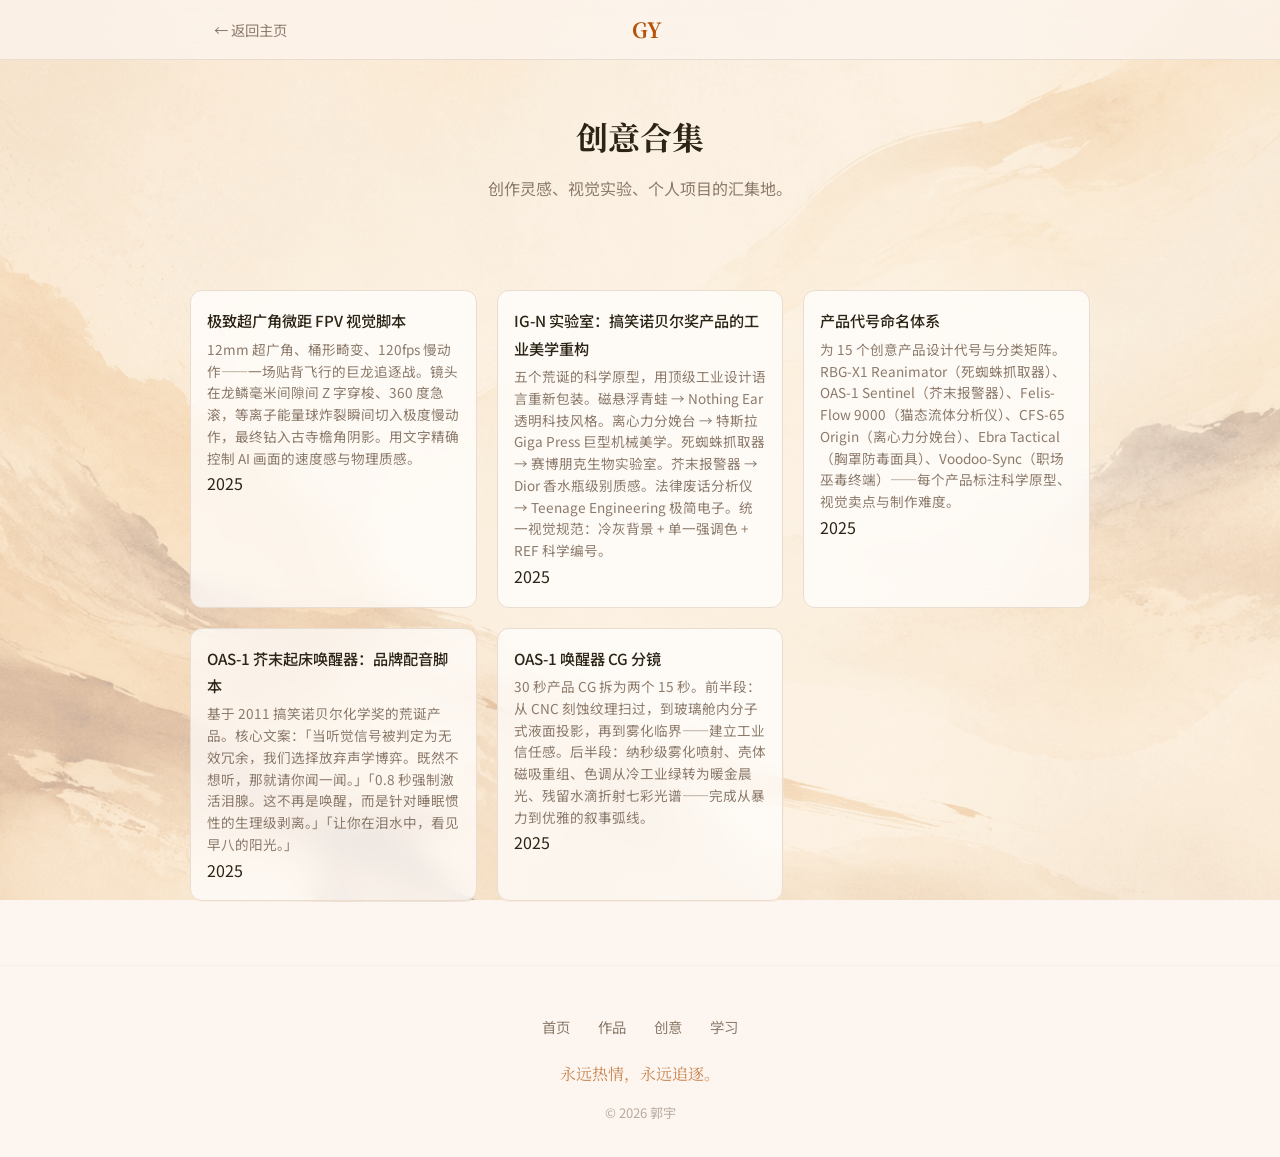
==== creative.html @ 3dc0f101 "fix: proper text paragraph rendering for creative and learning pages - Added nl2p() function convert" ====
<!DOCTYPE html>
<html lang="zh-CN">
<head>
  <meta charset="UTF-8">
  <meta name="viewport" content="width=device-width, initial-scale=1.0">
  <link rel="icon" type="image/png" href="images/favicon.png">
  <title>创意合集 · 郭宇</title>
  <meta name="description" content="创作灵感、视觉实验、个人项目的汇集地。">
  <meta property="og:title" content="创意合集 · 郭宇">
  <meta property="og:description" content="创作灵感、视觉实验、个人项目的汇集地。">
  <meta property="og:type" content="website">
  <meta property="og:locale" content="zh_CN">
  <link href="https://fonts.googleapis.com/css2?family=Noto+Sans+SC:wght@300;400;500;700&family=Noto+Serif+SC:wght@400;600;700&family=Inter:wght@300;400;500&display=swap" rel="stylesheet">
  <link rel="stylesheet" href="css/style.css?v=30">
</head>
<body class="sub-page">

  <nav id="navbar">
    <div class="nav-inner">
      <a class="nav-back" href="index.html">← 返回主页</a>
      <span class="nav-logo">GY</span>
      <span class="nav-spacer"></span>
    </div>
  </nav>

  <section class="section sub-hero">
    <div class="container">
      <h1 class="sub-title reveal">创意合集</h1>
      <p class="sub-desc reveal">创作灵感、视觉实验、个人项目的汇集地。</p>
    </div>
  </section>

  <section class="section">
    <div class="container">
      <div class="creative-grid" id="creative-grid">
        <p style="color:var(--text-secondary);grid-column:1/-1;">创意内容即将上线...</p>
      </div>
    </div>
  </section>

  <footer>
    <div class="footer-inner">
      <div class="footer-links">
        <a href="index.html">首页</a>
        <a href="works.html">作品</a>
        <a href="creative.html">创意</a>
        <a href="learning.html">学习</a>
      </div>
      <p class="footer-tagline">永远热情，永远追逐。</p>
      <p class="footer-copy">&copy; 2026 郭宇</p>
    </div>
  </footer>

  <button id="back-to-top" aria-label="回到顶部">↑</button>
  <script src="js/main.js?v=30"></script>
  <script>
    (function() {
      fetch('data/creative.json')
        .then(function(res) { return res.json(); })
        .then(function(items) {
          var grid = document.getElementById('creative-grid');
          if (!grid || !items || items.length === 0) return;
          grid.innerHTML = items.map(function(item) {
            return '<div class="creative-card reveal">' +
              (item.image ? '<img src="' + esc(item.image) + '" alt="' + esc(item.title) + '" loading="lazy">' : '') +
              '<div class="creative-card-body">' +
              '<h4>' + esc(item.title) + '</h4>' +
              '<div class="creative-desc">' + nl2p(item.description) + '</div>' +
              (item.date ? '<div class="date">' + esc(item.date) + '</div>' : '') +
              '</div></div>';
          }).join('');

          // Observe newly added reveal elements
          var newCards = grid.querySelectorAll('.reveal');
          for (var i = 0; i < newCards.length; i++) {
            window.__observeReveal && window.__observeReveal(newCards[i]);
          }
        })
        .catch(function(err) { console.error(err); });

      function esc(s) {
        var d = document.createElement('div');
        d.appendChild(document.createTextNode(s));
        return d.innerHTML;
      }
      function nl2p(s) {
        return s.split('\n\n').map(function(p) {
          return '<p>' + esc(p.trim()) + '</p>';
        }).join('');
      }
    })();
  </script>

</body>
</html>
---- css/style.css ----
:root {
  --bg: #FDF6F0;
  --bg-alt: #F5EDE3;
  --card-bg: rgba(255, 255, 255, 0.7);
  --card-border: #E8DDD0;
  --text: #2C2416;
  --text-secondary: #8C7A6B;
  --accent: #B45309;
  --divider: #F5F0E8;
  --glass-blur: blur(12px);
  --font-serif: 'Noto Serif SC', Georgia, serif;
  --font-sans: 'Noto Sans SC', 'Inter', sans-serif;
  --max-width: 900px;
  --nav-height: 60px;
}

*, *::before, *::after {
  margin: 0;
  padding: 0;
  box-sizing: border-box;
}

html {
  scroll-behavior: smooth;
  font-size: 16px;
}

body {
  font-family: var(--font-sans);
  background: var(--bg);
  color: var(--text);
  line-height: 1.8;
  -webkit-font-smoothing: antialiased;
  position: relative;
}

/* Full-page fixed background image */
body::before {
  content: '';
  position: fixed;
  inset: 0;
  background: url('../images/hero-bg.png') center/cover no-repeat;
  z-index: -1;
  opacity: 0.35;
}

#navbar {
  position: fixed;
  top: 0;
  left: 0;
  right: 0;
  height: var(--nav-height);
  background: rgba(253, 246, 240, 0.7);
  backdrop-filter: var(--glass-blur);
  border-bottom: 1px solid var(--card-border);
  z-index: 100;
}

.nav-inner {
  max-width: var(--max-width);
  margin: 0 auto;
  display: flex;
  justify-content: space-between;
  align-items: center;
  height: 100%;
  padding: 0 24px;
}

.nav-logo {
  font-family: var(--font-serif);
  font-weight: 700;
  font-size: 1.3rem;
  color: var(--accent);
}

.nav-links {
  display: flex;
  gap: 24px;
}

.nav-links a {
  text-decoration: none;
  color: var(--text-secondary);
  font-size: 0.9rem;
  font-weight: 400;
  transition: color 0.2s;
}

.nav-links a:hover {
  color: var(--accent);
}

@media (max-width: 640px) {
  .nav-links {
    gap: 12px;
  }
  .nav-links a {
    font-size: 0.78rem;
  }
}

#hero {
  position: relative;
  min-height: 100vh;
  display: flex;
  align-items: center;
  justify-content: center;
  text-align: center;
  overflow: hidden;
}

.hero-bg {
  position: absolute;
  inset: 0;
  background:
    radial-gradient(ellipse 600px 400px at 50% 30%, rgba(180, 83, 9, 0.04) 0%, transparent 60%),
    radial-gradient(ellipse at 20% 80%, rgba(180, 83, 9, 0.04) 0%, transparent 50%),
    radial-gradient(ellipse at 80% 20%, rgba(140, 122, 107, 0.03) 0%, transparent 50%);
  z-index: 0;
}

.hero-bg::before {
  content: '';
  position: absolute;
  inset: 0;
  background-image:
    radial-gradient(circle at 15% 85%, rgba(180, 83, 9, 0.04) 1px, transparent 1px),
    radial-gradient(circle at 85% 15%, rgba(140, 122, 107, 0.03) 1px, transparent 1px);
  background-size: 60px 60px, 40px 40px;
  opacity: 0.4;
}

/* Decorative ring behind hero text */
.hero-bg::after {
  content: '';
  position: absolute;
  top: 50%;
  left: 50%;
  transform: translate(-50%, -50%);
  width: 340px;
  height: 340px;
  border: 1px solid rgba(180, 83, 9, 0.08);
  border-radius: 50%;
  pointer-events: none;
}

.hero-content {
  position: relative;
  z-index: 1;
  padding: 120px 24px 60px;
}

.hero-ornament {
  width: 56px;
  height: 56px;
  border-radius: 50%;
  border: 2px solid rgba(180, 83, 9, 0.2);
  margin: 0 auto 24px;
  position: relative;
}
.hero-ornament::after {
  content: '';
  position: absolute;
  top: 50%;
  left: 50%;
  transform: translate(-50%, -50%);
  width: 8px;
  height: 8px;
  background: var(--accent);
  border-radius: 50%;
  opacity: 0.5;
}

.hero-name {
  font-family: var(--font-serif);
  font-size: 2.8rem;
  font-weight: 700;
  color: var(--text);
  letter-spacing: 0.05em;
  margin-bottom: 8px;
}

.hero-tagline {
  font-family: var(--font-serif);
  font-size: 1.3rem;
  color: var(--accent);
  margin-bottom: 6px;
}

/* Typewriter cursor */
.hero-tagline.typing::after {
  content: '|';
  animation: blink 0.8s step-end infinite;
  color: var(--accent);
  opacity: 0.6;
}

.hero-tagline.typed::after {
  content: '|';
  color: var(--accent);
  opacity: 0;
  transition: opacity 0.5s;
}

@keyframes blink {
  0%, 100% { opacity: 0.6; }
  50% { opacity: 0; }
}

.hero-meta {
  font-size: 0.9rem;
  color: var(--text-secondary);
  margin-bottom: 12px;
  letter-spacing: 0.04em;
}

.hero-subtitle {
  font-size: 1rem;
  color: var(--text-secondary);
  max-width: 480px;
  margin: 0 auto;
  line-height: 1.8;
}

.hero-skills {
  display: grid;
  grid-template-columns: repeat(3, 1fr);
  gap: 10px;
  margin-top: 28px;
  max-width: 480px;
  margin-left: auto;
  margin-right: auto;
}

.hero-skill-tag {
  display: flex;
  align-items: center;
  justify-content: center;
  gap: 5px;
  padding: 10px 8px;
  background: rgba(255,255,255,0.6);
  backdrop-filter: blur(4px);
  border: 1px solid var(--card-border);
  border-radius: 10px;
  font-size: 0.85rem;
  color: var(--text);
  transition: all 0.25s;
  white-space: nowrap;
}

.hero-skill-tag:hover {
  background: rgba(255,255,255,0.9);
  border-color: var(--accent);
  transform: translateY(-1px);
  box-shadow: 0 4px 16px rgba(0,0,0,0.05);
}

@media (max-width: 480px) {
  .hero-skills {
    grid-template-columns: repeat(2, 1fr);
    max-width: 320px;
  }
  .hero-skill-tag {
    font-size: 0.78rem;
    padding: 8px 6px;
  }
}

.hero-scroll-hint {
  margin-top: 40px;
  display: flex;
  flex-direction: column;
  align-items: center;
  gap: 6px;
  opacity: 0.4;
}

.hero-scroll-hint span {
  display: block;
  width: 1px;
  height: 28px;
  background: var(--accent);
  border-radius: 1px;
  animation: scrollLine 2.5s ease-in-out infinite;
}

.hero-scroll-hint::after {
  content: '';
  display: block;
  width: 7px;
  height: 7px;
  border-right: 2px solid var(--accent);
  border-bottom: 2px solid var(--accent);
  transform: rotate(45deg);
  animation: scrollChevron 2.5s ease-in-out infinite;
}

@keyframes scrollLine {
  0%, 100% { height: 28px; opacity: 0.6; }
  50% { height: 14px; opacity: 1; }
}

@keyframes scrollChevron {
  0%, 100% { opacity: 0.6; transform: rotate(45deg) translateY(0); }
  50% { opacity: 1; transform: rotate(45deg) translateY(3px); }
}

/* ============================================
   Shared Section & Card Styles
   ============================================ */

.section {
  padding: 64px 24px;
}

/* Card background image layer */
.entry-bg {
  position: absolute;
  inset: 0;
  background-size: cover;
  background-position: center;
  border-radius: 14px;
  z-index: 0;
  pointer-events: none;
}

.entry-bg::after {
  content: '';
  position: absolute;
  inset: 0;
  background: rgba(253, 246, 240, 0.35);
  border-radius: inherit;
}

.entry-visual,
.entry-body,
.entry-accent-bar {
  position: relative;
  z-index: 1;
}

.entry-row {
  display: grid;
  grid-template-columns: 1fr 1fr;
  gap: 20px;
}

.container {
  max-width: var(--max-width);
  margin: 0 auto;
}

.section-title {
  font-family: var(--font-serif);
  font-size: 1.6rem;
  font-weight: 600;
  color: var(--text);
  margin-bottom: 28px;
  position: relative;
  display: inline-block;
}

.section-title::after {
  content: '';
  position: absolute;
  bottom: -6px;
  left: 0;
  width: 32px;
  height: 2.5px;
  background: var(--accent);
  border-radius: 2px;
}

.card {
  background: var(--card-bg);
  backdrop-filter: var(--glass-blur);
  border: 1px solid var(--card-border);
  border-radius: 12px;
  padding: 24px;
  transition: transform 0.2s, box-shadow 0.2s;
}

.card:hover {
  transform: translateY(-2px);
  box-shadow: 0 8px 30px rgba(0,0,0,0.06);
}

/* ============================================
   About & Education
   ============================================ */

.about-content {
  max-width: 640px;
}

.about-content p {
  font-size: 1.05rem;
  color: var(--text);
  line-height: 2;
}

/* Education badge inside about section */
.about-edu {
  display: inline-flex;
  align-items: center;
  gap: 14px;
  margin-top: 28px;
  padding: 16px 24px;
  backdrop-filter: blur(8px);
  border: 1px solid rgba(180,83,9,0.15);
  border-left: 3px solid var(--accent);
  border-radius: 12px;
  box-shadow: 0 2px 16px rgba(0,0,0,0.03);
  transition: all 0.3s;
  position: relative;
  overflow: hidden;
}

.about-edu:hover {
  border-color: rgba(180,83,9,0.3);
  box-shadow: 0 4px 24px rgba(0,0,0,0.05);
  transform: translateY(-1px);
}

.about-edu-badge,
.about-edu-text {
  position: relative;
  z-index: 1;
}

.about-edu-badge {
  width: 44px;
  height: 44px;
  display: flex;
  align-items: center;
  justify-content: center;
  background: linear-gradient(135deg, rgba(180,83,9,0.12), rgba(180,83,9,0.06));
  border: 1px solid rgba(180,83,9,0.15);
  border-radius: 10px;
  flex-shrink: 0;
}

/* CSS graduation cap icon */
.icon-graduation {
  width: 20px;
  height: 14px;
  position: relative;
}

.icon-graduation::before {
  content: '';
  position: absolute;
  top: 0;
  left: 50%;
  transform: translateX(-50%);
  width: 14px;
  height: 10px;
  border: 2px solid var(--accent);
  border-radius: 3px 3px 0 0;
  border-bottom: none;
}

.icon-graduation::after {
  content: '';
  position: absolute;
  bottom: 0;
  left: 50%;
  transform: translateX(-50%);
  width: 18px;
  height: 2px;
  background: var(--accent);
  border-radius: 1px;
}

.about-edu-text {
  display: flex;
  flex-direction: column;
  gap: 1px;
}

.about-edu-text strong {
  font-size: 1rem;
  font-weight: 700;
  color: var(--text);
}

.about-edu-text span {
  font-size: 0.85rem;
  font-weight: 500;
  color: #5c4a3b;
}
}

/* ============================================
   Skills
   ============================================ */

.skills-grid {
  display: grid;
  grid-template-columns: 1fr 1fr;
  gap: 32px;
}

.skill-group h3 {
  font-size: 1rem;
  font-weight: 500;
  color: var(--text-secondary);
  margin-bottom: 16px;
}

.skill-tags {
  display: flex;
  flex-wrap: wrap;
  gap: 10px;
}

.skill-tag {
  display: inline-block;
  padding: 6px 16px;
  background: var(--card-bg);
  border: 1px solid var(--card-border);
  border-radius: 20px;
  font-size: 0.9rem;
  color: var(--text);
  transition: all 0.2s;
}

.skill-tag:hover {
  border-color: var(--accent);
  color: var(--accent);
}

@media (max-width: 640px) {
  .skills-grid {
    grid-template-columns: 1fr;
    gap: 24px;
  }
}

/* ============================================
   Works / Portfolio
   ============================================ */

.works-category {
  margin-bottom: 40px;
}

.works-category h3 {
  font-size: 1.05rem;
  font-weight: 500;
  color: var(--text-secondary);
  margin-bottom: 16px;
  padding-bottom: 8px;
  border-bottom: 1px solid var(--divider);
}

.works-grid {
  display: grid;
  grid-template-columns: repeat(auto-fill, minmax(280px, 1fr));
  gap: 20px;
}

.work-card {
  background: var(--card-bg);
  backdrop-filter: var(--glass-blur);
  border: 1px solid var(--card-border);
  border-radius: 12px;
  overflow: hidden;
  transition: transform 0.2s;
}

.work-card:hover {
  transform: translateY(-4px);
}

.work-card video {
  width: 100%;
  display: block;
  background: #1a1a1a;
}

.work-card-info {
  padding: 16px;
}

.work-card-info h4 {
  font-size: 0.95rem;
  font-weight: 500;
  margin-bottom: 4px;
}

.work-card-info .work-meta {
  font-size: 0.8rem;
  color: var(--text-secondary);
}

/* Video Lightbox */
.video-lightbox {
  position: fixed;
  inset: 0;
  z-index: 999;
  display: flex;
  align-items: center;
  justify-content: center;
  pointer-events: none;
  opacity: 0;
  transition: opacity 0.35s;
}
.video-lightbox.open { opacity: 1; pointer-events: auto; }
.video-lightbox-bg {
  position: absolute;
  inset: 0;
  background: rgba(0,0,0,0.85);
  backdrop-filter: blur(8px);
}
.video-lightbox-close {
  position: absolute;
  top: 20px; right: 28px;
  z-index: 2;
  background: none;
  border: none;
  color: #fff;
  font-size: 2.2rem;
  cursor: pointer;
  opacity: 0.7;
}
.video-lightbox-close:hover { opacity: 1; }
.video-lightbox video {
  position: relative;
  z-index: 1;
  max-width: 90vw;
  max-height: 85vh;
  border-radius: 8px;
  box-shadow: 0 20px 60px rgba(0,0,0,0.4);
}

/* ============================================
   Creative & Learning
   ============================================ */

.creative-grid {
  display: grid;
  grid-template-columns: repeat(auto-fill, minmax(260px, 1fr));
  gap: 20px;
}

.creative-card {
  background: var(--card-bg);
  backdrop-filter: var(--glass-blur);
  border: 1px solid var(--card-border);
  border-radius: 12px;
  overflow: hidden;
}

.creative-card img {
  width: 100%;
  height: 180px;
  object-fit: cover;
  filter: saturate(1) brightness(0.92);
  transition: filter 0.4s ease;
}

.creative-card:hover img {
  filter: saturate(1.15) brightness(1.03);
}

.creative-card-body {
  padding: 16px;
}

.creative-card-body h4 {
  font-size: 0.95rem;
  font-weight: 500;
  margin-bottom: 4px;
}

.creative-card-body p,
.creative-desc p {
  font-size: 0.85rem;
  color: var(--text-secondary);
  line-height: 1.6;
}

.learning-list {
  display: flex;
  flex-direction: column;
  gap: 16px;
}

.learning-item {
  background: var(--card-bg);
  backdrop-filter: var(--glass-blur);
  border: 1px solid var(--card-border);
  border-radius: 12px;
  padding: 20px 24px;
}

.learning-item .problem {
  font-weight: 500;
  color: var(--accent);
  margin-bottom: 8px;
}

.learning-item .solution {
  color: var(--text);
  line-height: 1.8;
}

.learning-item .solution p {
  margin-bottom: 10px;
}

.learning-item .solution p:last-child {
  margin-bottom: 0;
}

.learning-item .date {
  font-size: 0.8rem;
  color: var(--text-secondary);
  margin-top: 12px;
}

/* ============================================
   Contact & Footer
   ============================================ */

.contact-content {
  text-align: center;
}

.contact-status {
  display: inline-block;
  padding: 6px 20px;
  background: rgba(180, 83, 9, 0.08);
  border: 1px solid rgba(180, 83, 9, 0.15);
  border-radius: 20px;
  color: var(--accent);
  font-size: 0.9rem;
  margin-bottom: 24px;
}

.contact-links {
  display: flex;
  justify-content: center;
  gap: 24px;
  flex-wrap: wrap;
}

.contact-link {
  text-decoration: none;
  color: var(--text);
  padding: 10px 20px;
  background: var(--card-bg);
  border: 1px solid var(--card-border);
  border-radius: 8px;
  transition: all 0.2s;
  font-family: inherit;
  font-size: 0.95rem;
  cursor: pointer;
  display: inline-flex;
  align-items: center;
  gap: 6px;
  position: relative;
}

.contact-link:hover {
  border-color: var(--accent);
  color: var(--accent);
}

.contact-link-icon {
  font-size: 1.1rem;
}

.contact-copy-hint {
  font-size: 0.72rem;
  color: var(--text-secondary);
  opacity: 0;
  transition: opacity 0.2s;
  margin-left: 2px;
}

.contact-link:hover .contact-copy-hint {
  opacity: 0.7;
}

/* Toast notification */
.toast {
  position: fixed;
  bottom: 40px;
  left: 50%;
  transform: translateX(-50%) translateY(20px);
  background: var(--text);
  color: #fff;
  padding: 10px 24px;
  border-radius: 20px;
  font-size: 0.9rem;
  opacity: 0;
  transition: all 0.35s cubic-bezier(0.22, 0.61, 0.36, 1);
  pointer-events: none;
  z-index: 200;
}

/* QR Code Modal */
.qr-overlay {
  position: fixed;
  inset: 0;
  background: rgba(0,0,0,0.5);
  z-index: 300;
  display: flex;
  align-items: center;
  justify-content: center;
  opacity: 0;
  pointer-events: none;
  transition: opacity 0.3s;
}

.qr-overlay.qr-open {
  opacity: 1;
  pointer-events: auto;
}

.qr-modal {
  background: var(--bg);
  border-radius: 16px;
  padding: 32px;
  text-align: center;
  position: relative;
  max-width: 340px;
  width: 90%;
  box-shadow: 0 20px 60px rgba(0,0,0,0.15);
}

.qr-close {
  position: absolute;
  top: 12px;
  right: 16px;
  font-size: 1.5rem;
  color: var(--text-secondary);
  cursor: pointer;
  line-height: 1;
}

.qr-close:hover { color: var(--text); }

.qr-modal h3 {
  font-family: var(--font-serif);
  font-size: 1.1rem;
  margin-bottom: 16px;
  color: var(--text);
}

.qr-img {
  width: 240px;
  height: 240px;
  border-radius: 8px;
  border: 1px solid var(--card-border);
}

.qr-hint {
  margin-top: 12px;
  font-size: 0.82rem;
  color: var(--text-secondary);
}

.qr-copy-btn {
  margin-top: 10px;
  padding: 10px 28px;
  background: var(--accent);
  color: #fff;
  border: none;
  border-radius: 20px;
  font-size: 0.9rem;
  font-family: inherit;
  cursor: pointer;
  transition: all 0.2s;
}

.qr-copy-btn:hover {
  background: #92400e;
  transform: translateY(-1px);
  box-shadow: 0 4px 14px rgba(180,83,9,0.3);
}

.toast.toast-show {
  opacity: 1;
  transform: translateX(-50%) translateY(0);
}

/* ============================================
   Sub-page styles
   ============================================ */

.sub-page {
  padding-top: var(--nav-height);
}

.sub-hero {
  padding: 48px 24px 24px;
  text-align: center;
}

.sub-title {
  font-family: var(--font-serif);
  font-size: 2rem;
  font-weight: 700;
  color: var(--text);
  margin-bottom: 8px;
}

.sub-desc {
  font-size: 1rem;
  color: var(--text-secondary);
  max-width: 480px;
  margin: 0 auto;
  line-height: 1.8;
}

.nav-back {
  text-decoration: none;
  color: var(--text-secondary);
  font-size: 0.9rem;
  transition: color 0.2s;
}

.nav-back:hover {
  color: var(--accent);
}

.nav-spacer {
  width: 60px; /* balance the back link */
}

/* ============================================
   Section Entry Cards (gateway to sub-pages)
   ============================================ */

.section-entry {
  display: flex;
  align-items: center;
  gap: 28px;
  text-decoration: none;
  background-color: var(--bg);
  border: 1px solid var(--card-border);
  border-radius: 14px;
  padding: 28px 30px;
  transition: all 0.35s cubic-bezier(0.4, 0, 0.2, 1);
  position: relative;
  overflow: hidden;
}

/* Subtle texture */
.section-entry::after {
  content: '';
  position: absolute;
  inset: 0;
  background: linear-gradient(180deg, transparent 0%, rgba(180,83,9,0.012) 50%, transparent 100%);
  pointer-events: none;
}

/* Hover glow */
.section-entry::before {
  content: '';
  position: absolute;
  inset: 0;
  background: radial-gradient(ellipse at 0% 50%, rgba(180,83,9,0.04) 0%, transparent 70%);
  opacity: 0;
  transition: opacity 0.4s;
}

.section-entry:hover {
  transform: translateY(-2px);
  box-shadow: 0 8px 30px rgba(0,0,0,0.06);
  border-color: rgba(180,83,9,0.3);
}

.section-entry:hover::before {
  opacity: 1;
}

/* Featured (full-width) variant */
.entry-featured {
  padding: 32px 36px;
}

.entry-featured .entry-body h3 {
  font-size: 1.35rem;
  color: #1a1208;
}

.entry-accent-bar {
  position: absolute;
  left: 0;
  top: 20%;
  bottom: 20%;
  width: 3px;
  background: var(--accent);
  border-radius: 0 3px 3px 0;
  opacity: 0.4;
}

/* Icon area */
.entry-visual {
  flex-shrink: 0;
}

.entry-icon-circle {
  width: 56px;
  height: 56px;
  border-radius: 50%;
  background: linear-gradient(135deg, rgba(180,83,9,0.1) 0%, rgba(180,83,9,0.04) 100%);
  display: flex;
  align-items: center;
  justify-content: center;
  position: relative;
  transition: all 0.35s;
}

.entry-icon-lg {
  width: 68px;
  height: 68px;
}

.section-entry:hover .entry-icon-circle {
  background: linear-gradient(135deg, rgba(180,83,9,0.16) 0%, rgba(180,83,9,0.08) 100%);
  transform: scale(1.06);
}

/* CSS-only icons */
.entry-icon-shape {
  width: 24px;
  height: 24px;
  position: relative;
}

.icon-works {
  width: 24px;
  height: 24px;
  background: var(--accent);
  clip-path: polygon(20% 10%, 20% 90%, 85% 50%);
  margin-left: 3px;
}

.icon-creative {
  width: 18px;
  height: 18px;
  border: 2.5px solid var(--accent);
  border-radius: 50%;
  position: relative;
}
.icon-creative::after {
  content: '';
  position: absolute;
  top: 50%;
  left: 50%;
  transform: translate(-50%, -50%);
  width: 6px;
  height: 6px;
  background: var(--accent);
  border-radius: 50%;
}

.icon-learning {
  width: 20px;
  height: 20px;
  display: flex;
  flex-direction: column;
  justify-content: center;
  gap: 4px;
}
.icon-learning::before,
.icon-learning::after {
  content: '';
  display: block;
  height: 2.5px;
  border-radius: 2px;
  background: var(--accent);
}
.icon-learning::before { width: 20px; }
.icon-learning::after  { width: 12px; }

/* Text body */
.entry-body {
  flex: 1;
  min-width: 0;
}

.entry-body h3 {
  font-family: var(--font-serif);
  font-size: 1.15rem;
  font-weight: 700;
  color: #1a1208;
  margin-bottom: 4px;
}

.entry-body p {
  font-size: 0.88rem;
  font-weight: 500;
  color: #2C2416;
  line-height: 1.7;
  margin-bottom: 8px;
}

/* Arrow link */
.entry-arrow {
  font-size: 0.85rem;
  font-weight: 500;
  color: var(--accent);
  display: inline-flex;
  align-items: center;
  gap: 4px;
  transition: gap 0.3s;
}

.entry-arrow .arrow {
  display: inline-block;
  transition: transform 0.3s;
}

.section-entry:hover .entry-arrow {
  gap: 10px;
}

.section-entry:hover .entry-arrow .arrow {
  transform: translateX(3px);
}

@media (max-width: 640px) {
  .entry-row {
    grid-template-columns: 1fr;
    gap: 16px;
  }
  .section-entry {
    flex-direction: column;
    text-align: center;
    gap: 16px;
    padding: 26px 20px;
  }
  .entry-icon-circle {
    width: 48px;
    height: 48px;
  }
  .entry-icon-lg {
    width: 56px;
    height: 56px;
  }
  .entry-body h3 {
    font-size: 1.05rem;
  }
  .entry-accent-bar {
    display: none;
  }
}

/* Learning items always open on sub-page */
.learning-item-open .solution {
  display: block;
}

/* ============================================
   Footer
   ============================================ */

/* ============================================
   Scroll Entrance Animations
   ============================================ */

.reveal {
  opacity: 0;
  transform: translateY(24px);
  transition: opacity 0.6s cubic-bezier(0.22, 0.61, 0.36, 1),
              transform 0.6s cubic-bezier(0.22, 0.61, 0.36, 1);
}

.revealed {
  opacity: 1;
  transform: translateY(0);
}

/* Stagger delays for grid children */
.works-grid .reveal:nth-child(1) { transition-delay: 0.00s; }
.works-grid .reveal:nth-child(2) { transition-delay: 0.08s; }
.works-grid .reveal:nth-child(3) { transition-delay: 0.16s; }
.works-grid .reveal:nth-child(4) { transition-delay: 0.24s; }

.creative-grid .reveal:nth-child(1) { transition-delay: 0.00s; }
.creative-grid .reveal:nth-child(2) { transition-delay: 0.08s; }
.creative-grid .reveal:nth-child(3) { transition-delay: 0.16s; }
.creative-grid .reveal:nth-child(4) { transition-delay: 0.24s; }

.learning-list .reveal:nth-child(1) { transition-delay: 0.00s; }
.learning-list .reveal:nth-child(2) { transition-delay: 0.08s; }
.learning-list .reveal:nth-child(3) { transition-delay: 0.16s; }
.learning-list .reveal:nth-child(4) { transition-delay: 0.24s; }

.hero-content > .reveal:nth-child(1) { transition-delay: 0.00s; }
.hero-content > .reveal:nth-child(2) { transition-delay: 0.10s; }
.hero-content > .reveal:nth-child(3) { transition-delay: 0.20s; }
.hero-content > .reveal:nth-child(4) { transition-delay: 0.30s; }
.hero-content > .reveal:nth-child(5) { transition-delay: 0.40s; }

.hero-skills .reveal:nth-child(1) { transition-delay: 0.50s; }
.hero-skills .reveal:nth-child(2) { transition-delay: 0.56s; }
.hero-skills .reveal:nth-child(3) { transition-delay: 0.62s; }
.hero-skills .reveal:nth-child(4) { transition-delay: 0.68s; }
.hero-skills .reveal:nth-child(5) { transition-delay: 0.74s; }
.hero-skills .reveal:nth-child(6) { transition-delay: 0.80s; }

.hero-tools-label.reveal { transition-delay: 0.84s; }

.hero-tools .reveal:nth-child(1) { transition-delay: 0.90s; }
.hero-tools .reveal:nth-child(2) { transition-delay: 0.90s; }
.hero-tools .reveal:nth-child(3) { transition-delay: 0.94s; }
.hero-tools .reveal:nth-child(4) { transition-delay: 0.98s; }
.hero-tools .reveal:nth-child(5) { transition-delay: 1.02s; }
.hero-tools .reveal:nth-child(6) { transition-delay: 1.06s; }
.hero-tools .reveal:nth-child(7) { transition-delay: 1.10s; }

/* ============================================
   Back to Top
   ============================================ */

#back-to-top {
  position: fixed;
  bottom: 32px;
  right: 32px;
  width: 44px;
  height: 44px;
  border-radius: 50%;
  background: var(--card-bg);
  backdrop-filter: var(--glass-blur);
  border: 1px solid var(--card-border);
  color: var(--text-secondary);
  font-size: 1.2rem;
  cursor: pointer;
  z-index: 90;
  opacity: 0;
  transform: translateY(16px);
  pointer-events: none;
  transition: all 0.35s cubic-bezier(0.22, 0.61, 0.36, 1);
}

#back-to-top.btt-visible {
  opacity: 1;
  transform: translateY(0);
  pointer-events: auto;
}

#back-to-top:hover {
  border-color: var(--accent);
  color: var(--accent);
  transform: translateY(-3px);
  box-shadow: 0 6px 20px rgba(0,0,0,0.08);
}

.hero-tools-label {
  font-size: 0.8rem;
  color: var(--text-secondary);
  margin-top: 22px;
  margin-bottom: 10px;
  font-weight: 500;
  opacity: 0.7;
}

.hero-tools {
  display: flex;
  justify-content: center;
  gap: 8px;
  flex-wrap: wrap;
  max-width: 520px;
  margin: 0 auto;
}

.hero-tool-tag {
  display: inline-block;
  padding: 5px 14px;
  background: rgba(255,255,255,0.5);
  border: 1px solid var(--card-border);
  border-radius: 16px;
  font-size: 0.78rem;
  color: var(--text-secondary);
  font-weight: 500;
  transition: all 0.2s;
}

.hero-tool-tag:hover {
  border-color: var(--accent);
  color: var(--accent);
  background: rgba(255,255,255,0.8);
}
@media (prefers-reduced-motion: reduce) {
  .reveal {
    opacity: 1;
    transform: none;
    transition: none;
  }
}

/* ============================================
   Footer
   ============================================ */

footer {
  text-align: center;
  padding: 48px 24px 32px;
  color: var(--text-secondary);
  font-size: 0.85rem;
  border-top: 1px solid var(--divider);
}

.footer-inner {
  max-width: var(--max-width);
  margin: 0 auto;
}

.footer-links {
  display: flex;
  justify-content: center;
  gap: 28px;
  margin-bottom: 20px;
  flex-wrap: wrap;
}

.footer-links a {
  text-decoration: none;
  color: var(--text-secondary);
  font-size: 0.9rem;
  transition: color 0.2s;
}

.footer-links a:hover {
  color: var(--accent);
}

.footer-tagline {
  font-family: var(--font-serif);
  color: var(--accent);
  font-size: 1rem;
  margin-bottom: 12px;
  opacity: 0.7;
}

.footer-copy {
  font-size: 0.82rem;
  color: var(--text-secondary);
  opacity: 0.6;
}
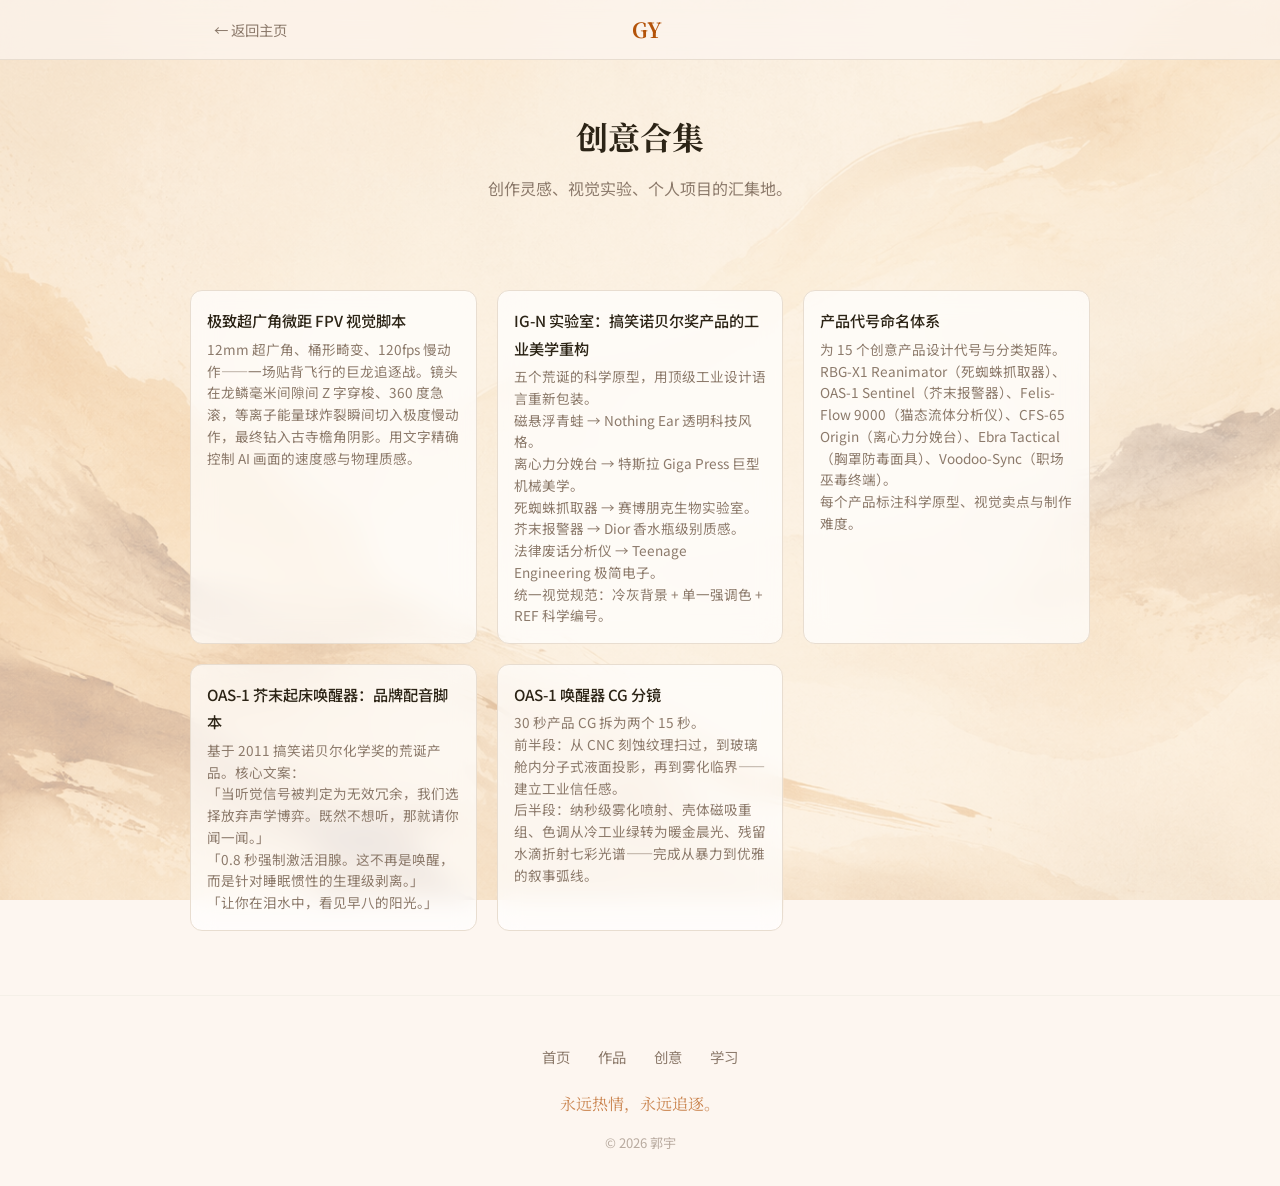
==== commit 9bf5a36e: "refactor: remove date labels from creative and learning cards Co-Authored-By: Claude Opus 4.7 <norep" ====
--- a/creative.html
+++ b/creative.html
@@ -66,7 +66,6 @@
               '<div class="creative-card-body">' +
               '<h4>' + esc(item.title) + '</h4>' +
               '<div class="creative-desc">' + nl2p(item.description) + '</div>' +
-              (item.date ? '<div class="date">' + esc(item.date) + '</div>' : '') +
               '</div></div>';
           }).join('');
 
@@ -84,9 +83,22 @@
         return d.innerHTML;
       }
       function nl2p(s) {
-        return s.split('\n\n').map(function(p) {
-          return '<p>' + esc(p.trim()) + '</p>';
-        }).join('');
+        var blocks = s.split('\n\n');
+        var html = '';
+        for (var i = 0; i < blocks.length; i++) {
+          var t = blocks[i].trim();
+          if (!t) continue;
+          t = esc(t).replace(/\n/g, '<br>');
+          // 【...】 prefix → sub-heading
+          var m = t.match(/^(【[^】]+】)(.*)/);
+          if (m) {
+            html += '<h5>' + m[1] + '</h5>';
+            if (m[2].trim()) html += '<p>' + m[2].trim() + '</p>';
+          } else {
+            html += '<p>' + t + '</p>';
+          }
+        }
+        return html;
       }
     })();
   </script>
--- a/css/style.css
+++ b/css/style.css
@@ -691,14 +691,19 @@
   background: var(--card-bg);
   backdrop-filter: var(--glass-blur);
   border: 1px solid var(--card-border);
-  border-radius: 12px;
-  padding: 20px 24px;
+  border-left: 3px solid var(--accent);
+  border-radius: 0 12px 12px 0;
+  padding: 24px 28px;
 }
 
 .learning-item .problem {
-  font-weight: 500;
-  color: var(--accent);
-  margin-bottom: 8px;
+  font-family: var(--font-serif);
+  font-size: 1.05rem;
+  font-weight: 600;
+  color: var(--accent);
+  margin-bottom: 16px;
+  padding-bottom: 12px;
+  border-bottom: 1px solid var(--divider);
 }
 
 .learning-item .solution {
@@ -712,6 +717,21 @@
 
 .learning-item .solution p:last-child {
   margin-bottom: 0;
+}
+
+.learning-item .solution h5,
+.creative-desc h5 {
+  font-family: var(--font-sans);
+  font-size: 0.82rem;
+  font-weight: 700;
+  color: var(--accent);
+  margin: 14px 0 6px 0;
+  letter-spacing: 0.03em;
+}
+
+.learning-item .solution h5:first-child,
+.creative-desc h5:first-child {
+  margin-top: 0;
 }
 
 .learning-item .date {
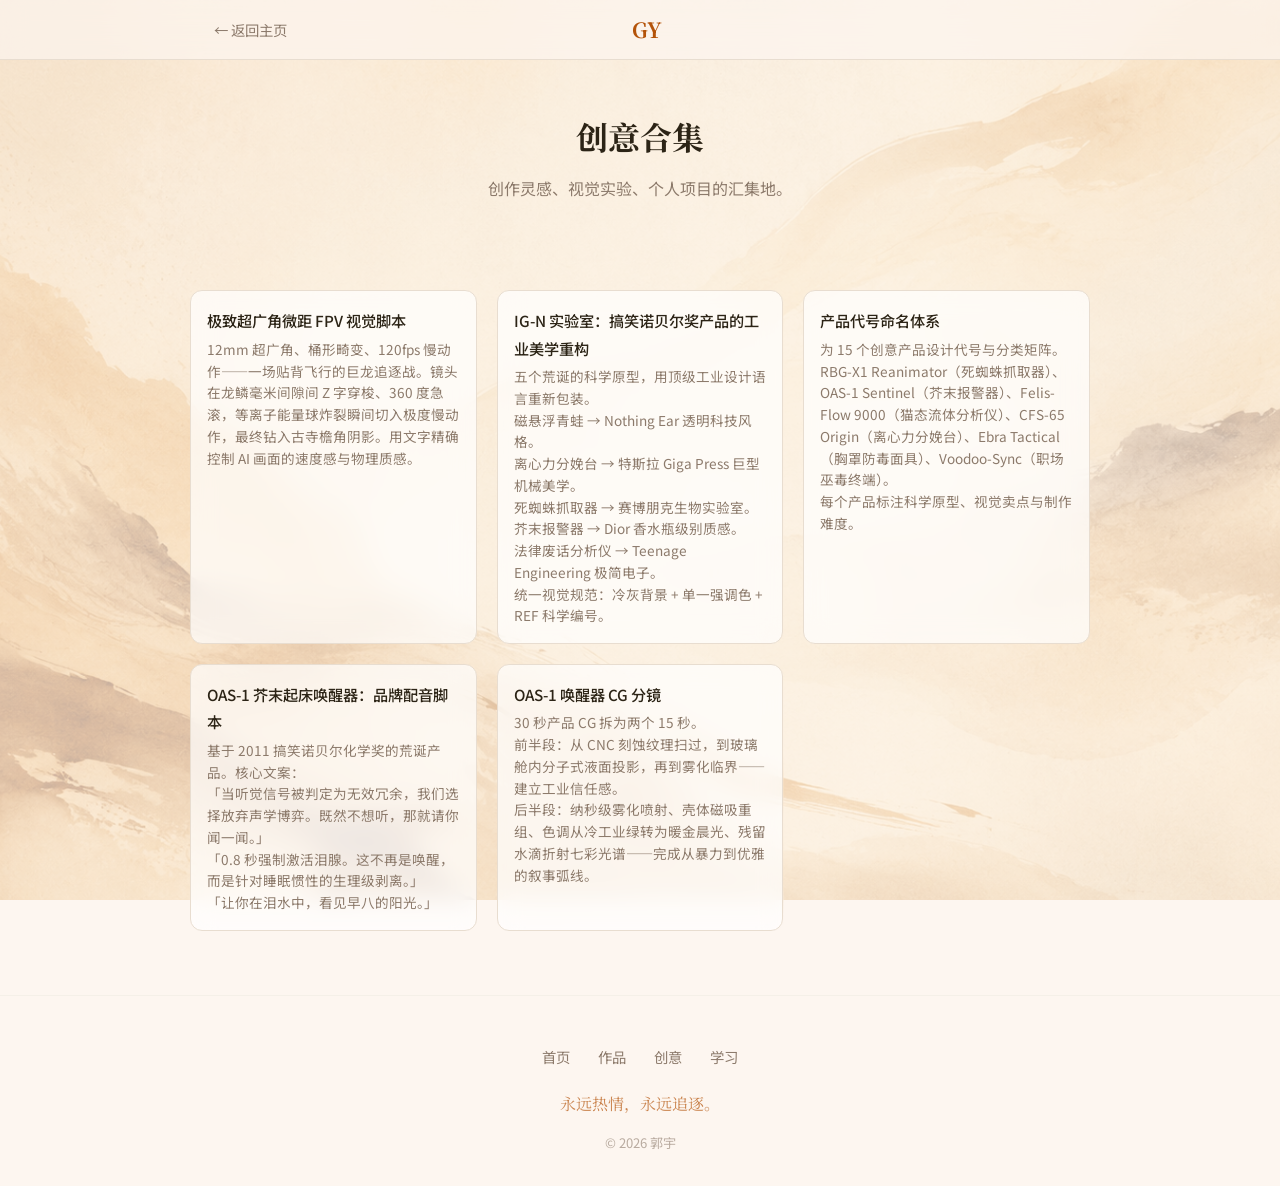
==== commit 83471d08: "bump creative cache version" ====
--- a/creative.html
+++ b/creative.html
@@ -11,7 +11,7 @@
   <meta property="og:type" content="website">
   <meta property="og:locale" content="zh_CN">
   <link href="https://fonts.googleapis.com/css2?family=Noto+Sans+SC:wght@300;400;500;700&family=Noto+Serif+SC:wght@400;600;700&family=Inter:wght@300;400;500&display=swap" rel="stylesheet">
-  <link rel="stylesheet" href="css/style.css?v=30">
+  <link rel="stylesheet" href="css/style.css?v=31">
 </head>
 <body class="sub-page">
 
@@ -52,7 +52,7 @@
   </footer>
 
   <button id="back-to-top" aria-label="回到顶部">↑</button>
-  <script src="js/main.js?v=30"></script>
+  <script src="js/main.js?v=31"></script>
   <script>
     (function() {
       fetch('data/creative.json')
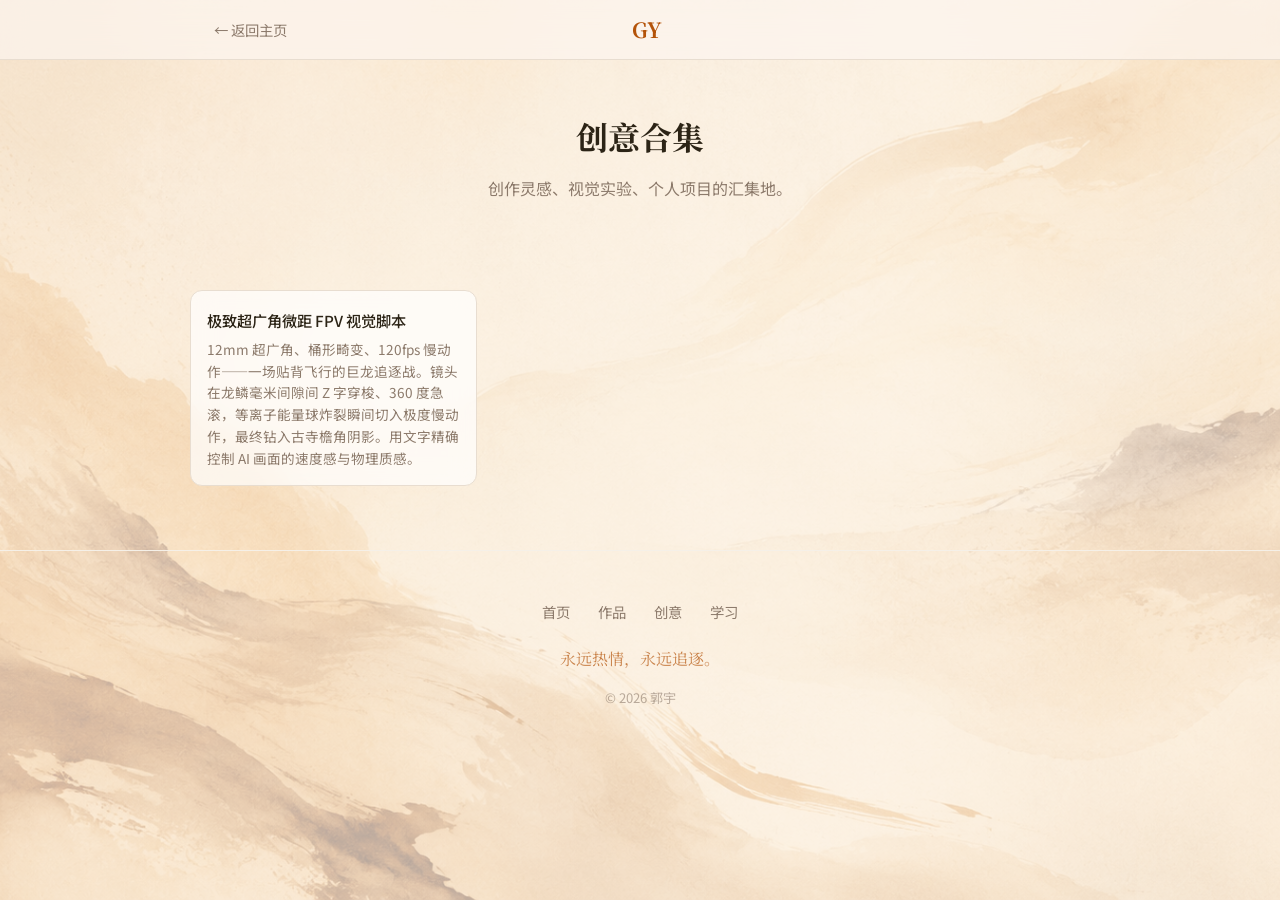
==== commit 6ee527aa: "refactor: keep only 1 creative item, sync desktop file Co-Authored-By: Claude Opus 4.7 <noreply@anth" ====
--- a/creative.html
+++ b/creative.html
@@ -11,7 +11,7 @@
   <meta property="og:type" content="website">
   <meta property="og:locale" content="zh_CN">
   <link href="https://fonts.googleapis.com/css2?family=Noto+Sans+SC:wght@300;400;500;700&family=Noto+Serif+SC:wght@400;600;700&family=Inter:wght@300;400;500&display=swap" rel="stylesheet">
-  <link rel="stylesheet" href="css/style.css?v=31">
+  <link rel="stylesheet" href="css/style.css?v=33">
 </head>
 <body class="sub-page">
 
@@ -52,10 +52,10 @@
   </footer>
 
   <button id="back-to-top" aria-label="回到顶部">↑</button>
-  <script src="js/main.js?v=31"></script>
+  <script src="js/main.js?v=33"></script>
   <script>
     (function() {
-      fetch('data/creative.json')
+      fetch('data/creative.json?v=2')
         .then(function(res) { return res.json(); })
         .then(function(items) {
           var grid = document.getElementById('creative-grid');
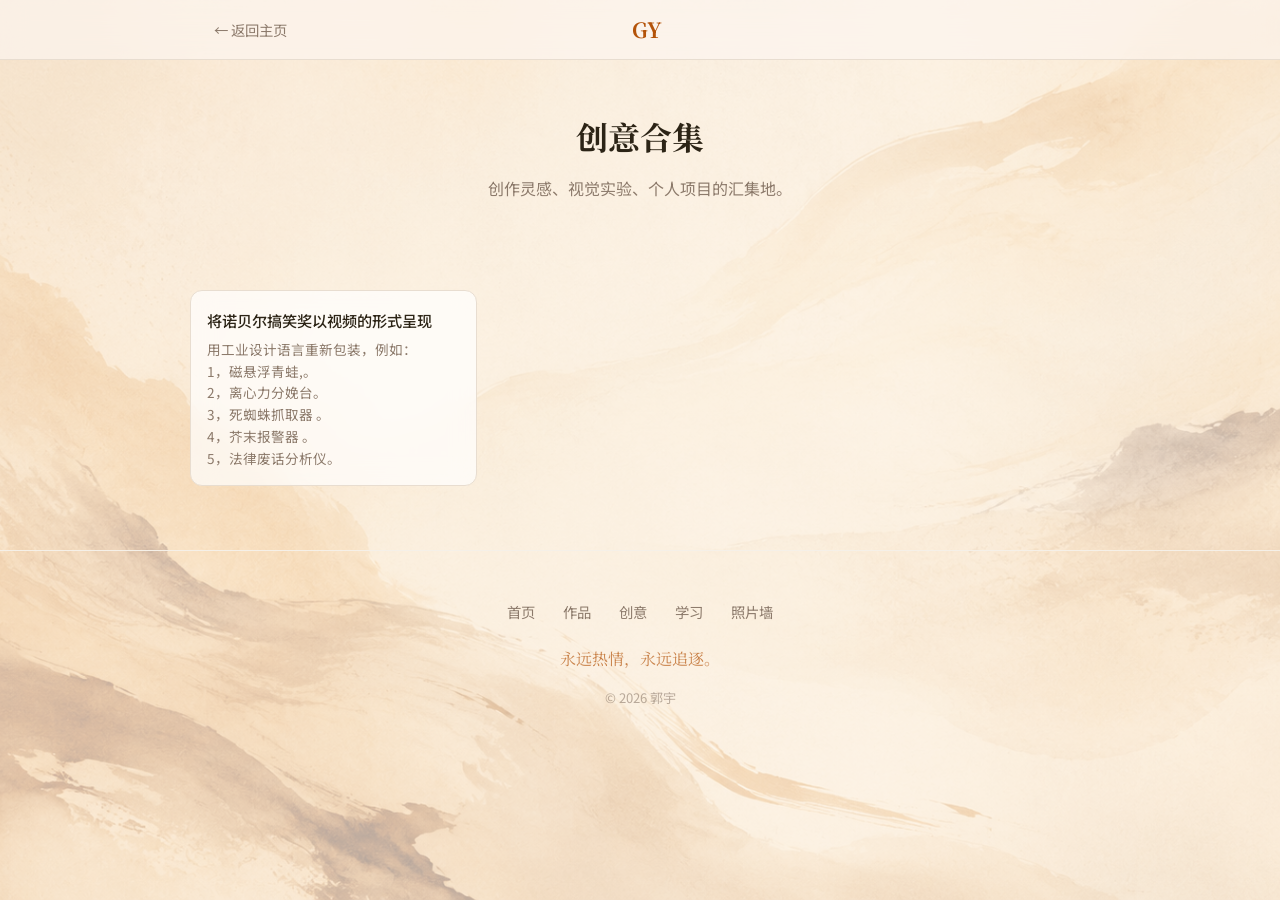
==== commit 551b6c25: "feat: add photo wall (gallery) page - New gallery.html with photo grid and lightbox - data/gallery.j" ====
--- a/creative.html
+++ b/creative.html
@@ -11,7 +11,7 @@
   <meta property="og:type" content="website">
   <meta property="og:locale" content="zh_CN">
   <link href="https://fonts.googleapis.com/css2?family=Noto+Sans+SC:wght@300;400;500;700&family=Noto+Serif+SC:wght@400;600;700&family=Inter:wght@300;400;500&display=swap" rel="stylesheet">
-  <link rel="stylesheet" href="css/style.css?v=33">
+  <link rel="stylesheet" href="css/style.css?v=34">
 </head>
 <body class="sub-page">
 
@@ -45,6 +45,7 @@
         <a href="works.html">作品</a>
         <a href="creative.html">创意</a>
         <a href="learning.html">学习</a>
+        <a href="gallery.html">照片墙</a>
       </div>
       <p class="footer-tagline">永远热情，永远追逐。</p>
       <p class="footer-copy">&copy; 2026 郭宇</p>
@@ -52,7 +53,7 @@
   </footer>
 
   <button id="back-to-top" aria-label="回到顶部">↑</button>
-  <script src="js/main.js?v=33"></script>
+  <script src="js/main.js?v=34"></script>
   <script>
     (function() {
       fetch('data/creative.json?v=2')
--- a/css/style.css
+++ b/css/style.css
@@ -594,6 +594,53 @@
   color: var(--text-secondary);
 }
 
+/* Video creation story */
+.work-story {
+  padding: 14px 16px 16px;
+  border-top: 1px solid var(--divider);
+  font-size: 0.84rem;
+  color: var(--text-secondary);
+  line-height: 1.7;
+}
+
+.story-tools strong,
+.story-process strong {
+  color: var(--accent);
+  font-weight: 600;
+}
+
+.story-tool-tag {
+  display: inline-block;
+  padding: 1px 10px;
+  border: 1px solid var(--card-border);
+  border-radius: 10px;
+  font-size: 0.76rem;
+  color: var(--text);
+  margin: 0 2px 4px;
+}
+
+.story-process {
+  margin-top: 8px;
+}
+
+.story-link {
+  display: inline-block;
+  margin-top: 8px;
+  font-size: 0.82rem;
+  color: var(--accent);
+  text-decoration: none;
+}
+
+.story-link:hover {
+  text-decoration: underline;
+}
+
+.story-notes {
+  margin-top: 8px;
+  color: var(--text-secondary);
+  font-style: italic;
+}
+
 /* Video Lightbox */
 .video-lightbox {
   position: fixed;
@@ -626,6 +673,92 @@
 }
 .video-lightbox-close:hover { opacity: 1; }
 .video-lightbox video {
+  position: relative;
+  z-index: 1;
+  max-width: 90vw;
+  max-height: 85vh;
+  border-radius: 8px;
+  box-shadow: 0 20px 60px rgba(0,0,0,0.4);
+}
+
+/* ============================================
+   Gallery (Photo Wall)
+   ============================================ */
+
+.gallery-grid {
+  display: grid;
+  grid-template-columns: repeat(auto-fill, minmax(260px, 1fr));
+  gap: 16px;
+}
+
+.gallery-item {
+  border-radius: 12px;
+  overflow: hidden;
+  cursor: pointer;
+  transition: transform 0.3s, box-shadow 0.3s;
+}
+
+.gallery-item:hover {
+  transform: translateY(-3px);
+  box-shadow: 0 8px 24px rgba(0,0,0,0.1);
+}
+
+.gallery-item img {
+  width: 100%;
+  height: 220px;
+  object-fit: cover;
+  display: block;
+}
+
+.gallery-caption {
+  padding: 10px 14px;
+  font-size: 0.82rem;
+  color: var(--text-secondary);
+  background: var(--card-bg);
+}
+
+/* Photo lightbox */
+.photo-lightbox {
+  position: fixed;
+  inset: 0;
+  z-index: 999;
+  display: flex;
+  align-items: center;
+  justify-content: center;
+  pointer-events: none;
+  opacity: 0;
+  transition: opacity 0.35s;
+}
+
+.photo-lightbox.open {
+  opacity: 1;
+  pointer-events: auto;
+}
+
+.photo-lightbox-bg {
+  position: absolute;
+  inset: 0;
+  background: rgba(0,0,0,0.88);
+  backdrop-filter: blur(8px);
+}
+
+.photo-lightbox-close {
+  position: absolute;
+  top: 20px;
+  right: 28px;
+  z-index: 2;
+  background: none;
+  border: none;
+  color: #fff;
+  font-size: 2.2rem;
+  cursor: pointer;
+  opacity: 0.7;
+  transition: opacity 0.2s;
+}
+
+.photo-lightbox-close:hover { opacity: 1; }
+
+.photo-lightbox img {
   position: relative;
   z-index: 1;
   max-width: 90vw;
